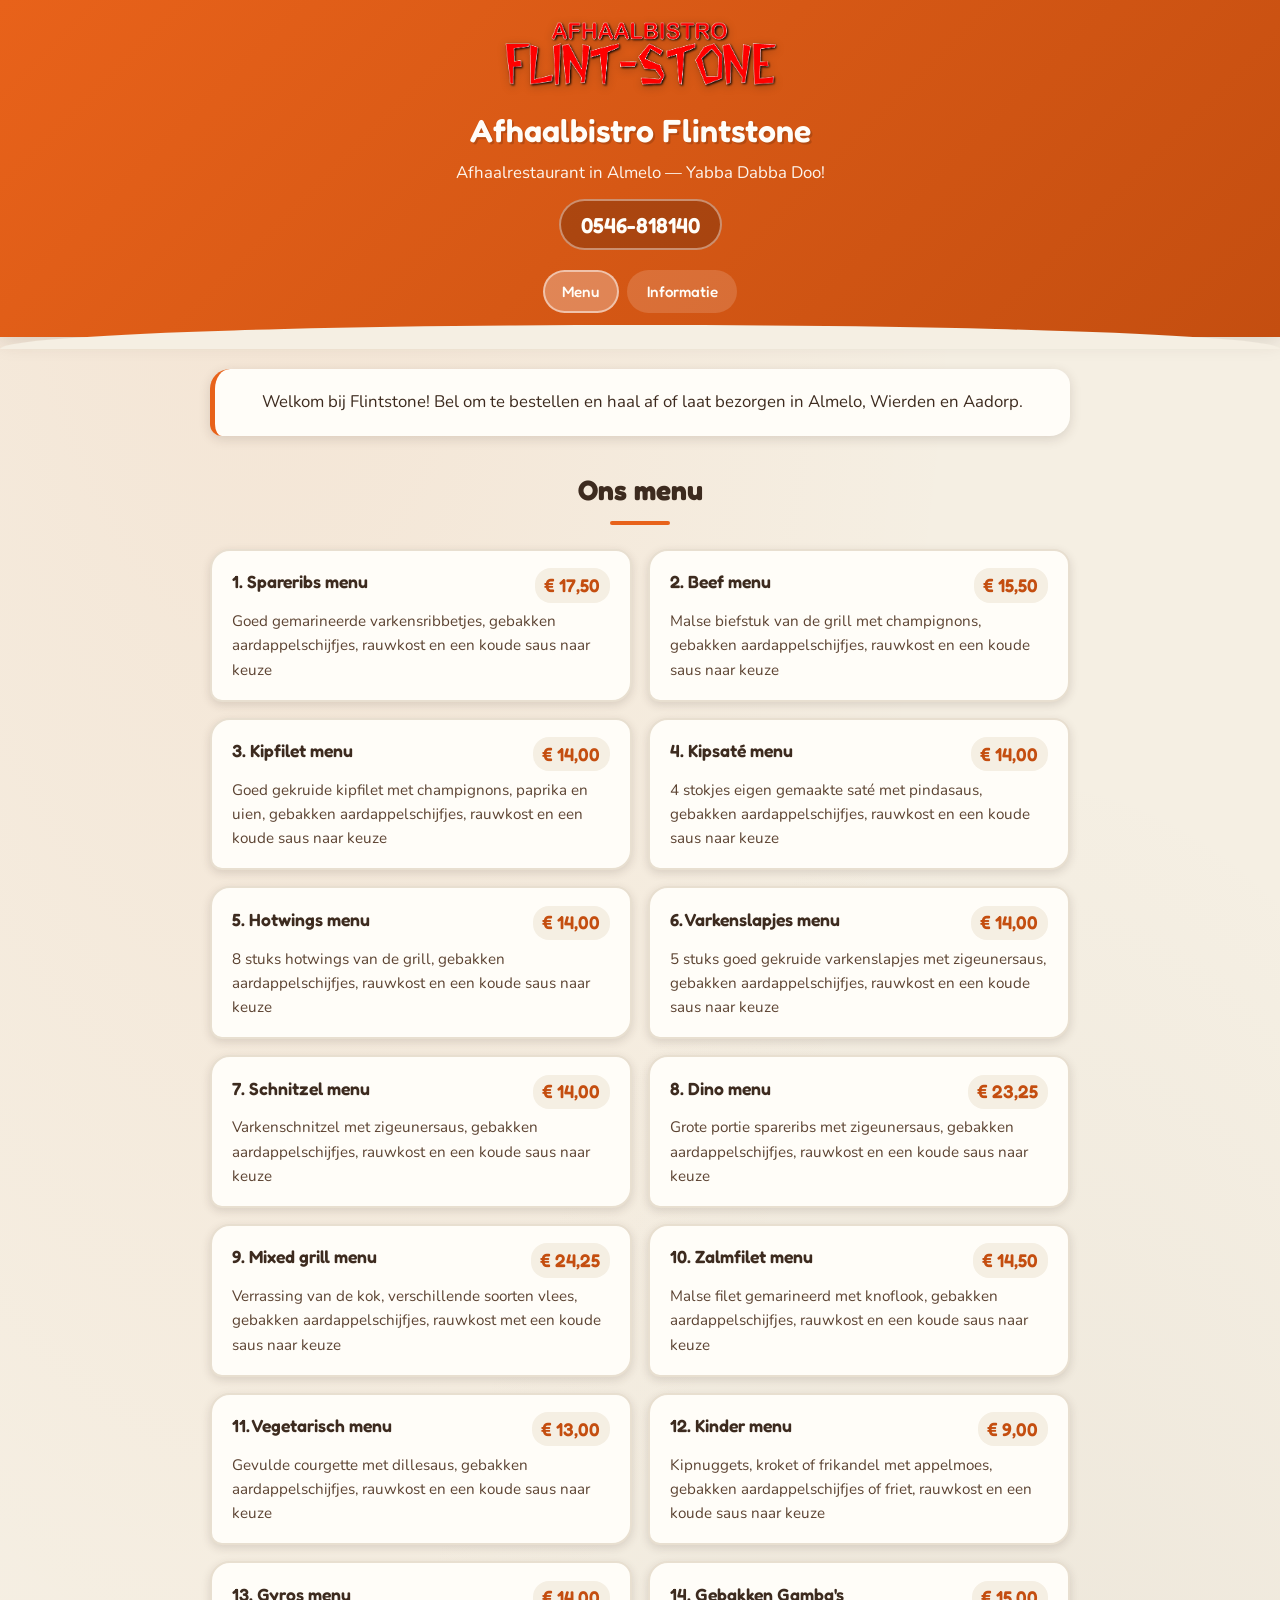
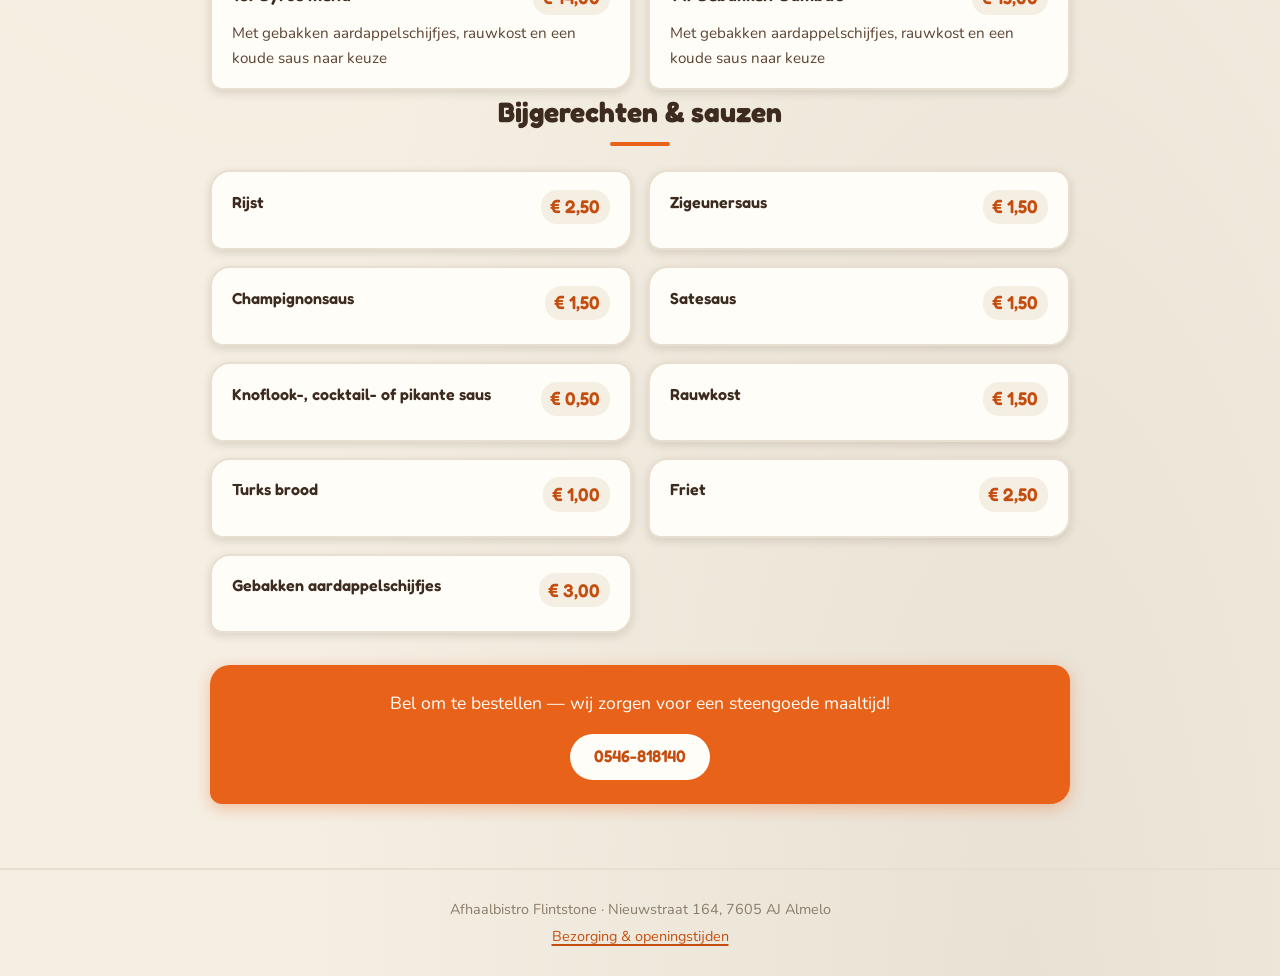
==== index.html @ f2b1dc6a "Add static Flintstones-inspired website for Afhaalbistro Flintstone. Simple HTML menu and info pages" ====
<!DOCTYPE html>
<html lang="nl">
<head>
  <meta charset="UTF-8">
  <meta name="viewport" content="width=device-width, initial-scale=1">
  <title>Afhaalbistro Flintstone – 0546-818140</title>
  <meta name="description" content="Afhaalbistro Flintstone in Almelo. Spareribs, biefstuk, grill en meer. Bel 0546-818140 om af te halen of te laten bezorgen in Almelo, Wierden en Aadorp.">
  <link rel="canonical" href="https://www.flint-stone.nl/">
  <meta property="og:type" content="website">
  <meta property="og:url" content="https://www.flint-stone.nl/">
  <meta property="og:title" content="Afhaalbistro Flintstone – 0546-818140">
  <meta property="og:description" content="Afhaalbistro Flintstone in Almelo. Spareribs, biefstuk, grill en meer. Bel 0546-818140 om af te halen of te laten bezorgen.">
  <meta property="og:image" content="https://www.flint-stone.nl/assets/logo.png">
  <meta property="og:locale" content="nl_NL">
  <meta name="twitter:card" content="summary">
  <meta name="twitter:title" content="Afhaalbistro Flintstone – 0546-818140">
  <meta name="twitter:description" content="Afhaalbistro Flintstone in Almelo. Spareribs, biefstuk, grill en meer. Bel 0546-818140.">
  <meta name="twitter:image" content="https://www.flint-stone.nl/assets/logo.png">
  <link rel="icon" href="/assets/logo.png" type="image/png">
  <link rel="preconnect" href="https://fonts.googleapis.com">
  <link rel="preconnect" href="https://fonts.gstatic.com" crossorigin>
  <link href="https://fonts.googleapis.com/css2?family=Fredoka:wght@400;500;600&family=Nunito:wght@400;600;700&display=swap" rel="stylesheet">
  <link rel="stylesheet" href="/css/style.css">
  <script type="application/ld+json">
  {
    "@context": "https://schema.org",
    "@type": "Restaurant",
    "name": "Afhaalbistro Flintstone",
    "image": "https://www.flint-stone.nl/assets/logo.png",
    "url": "https://www.flint-stone.nl/",
    "telephone": "+31546818140",
    "servesCuisine": ["Grill", "Nederlands", "Afhaal"],
    "priceRange": "€€",
    "address": {
      "@type": "PostalAddress",
      "streetAddress": "Nieuwstraat 164",
      "addressLocality": "Almelo",
      "postalCode": "7605 AJ",
      "addressCountry": "NL"
    },
    "openingHoursSpecification": [
      {
        "@type": "OpeningHoursSpecification",
        "dayOfWeek": ["Monday", "Tuesday", "Thursday", "Friday", "Saturday"],
        "opens": "16:00",
        "closes": "22:00"
      },
      {
        "@type": "OpeningHoursSpecification",
        "dayOfWeek": "Sunday",
        "opens": "16:00",
        "closes": "23:30"
      }
    ],
    "menu": "https://www.flint-stone.nl/"
  }
  </script>
</head>
<body>
  <header class="site-header">
    <img src="/assets/logo.png" alt="Afhaalbistro Flintstone" class="logo" width="280" height="77">
    <h1>Afhaalbistro Flintstone</h1>
    <p class="tagline">Afhaalrestaurant in Almelo — Yabba Dabba Doo!</p>
    <a href="tel:+31546818140" class="phone-link">0546-818140</a>
    <nav class="site-nav" aria-label="Hoofdnavigatie">
      <a href="/" aria-current="page">Menu</a>
      <a href="/informatie/">Informatie</a>
    </nav>
  </header>

  <main>
    <section class="intro">
      <p>Welkom bij Flintstone! Bel om te bestellen en haal af of laat bezorgen in Almelo, Wierden en Aadorp.</p>
    </section>

    <section aria-labelledby="menu-heading">
      <h2 id="menu-heading" class="section-title">Ons menu</h2>
      <ul class="menu-grid menu-grid--mains">
        <li class="menu-item">
          <div class="menu-item-header">
            <h3>1. Spareribs menu</h3>
            <span class="price">€ 17,50</span>
          </div>
          <p>Goed gemarineerde varkensribbetjes, gebakken aardappelschijfjes, rauwkost en een koude saus naar keuze</p>
        </li>
        <li class="menu-item">
          <div class="menu-item-header">
            <h3>2. Beef menu</h3>
            <span class="price">€ 15,50</span>
          </div>
          <p>Malse biefstuk van de grill met champignons, gebakken aardappelschijfjes, rauwkost en een koude saus naar keuze</p>
        </li>
        <li class="menu-item">
          <div class="menu-item-header">
            <h3>3. Kipfilet menu</h3>
            <span class="price">€ 14,00</span>
          </div>
          <p>Goed gekruide kipfilet met champignons, paprika en uien, gebakken aardappelschijfjes, rauwkost en een koude saus naar keuze</p>
        </li>
        <li class="menu-item">
          <div class="menu-item-header">
            <h3>4. Kipsaté menu</h3>
            <span class="price">€ 14,00</span>
          </div>
          <p>4 stokjes eigen gemaakte saté met pindasaus, gebakken aardappelschijfjes, rauwkost en een koude saus naar keuze</p>
        </li>
        <li class="menu-item">
          <div class="menu-item-header">
            <h3>5. Hotwings menu</h3>
            <span class="price">€ 14,00</span>
          </div>
          <p>8 stuks hotwings van de grill, gebakken aardappelschijfjes, rauwkost en een koude saus naar keuze</p>
        </li>
        <li class="menu-item">
          <div class="menu-item-header">
            <h3>6. Varkenslapjes menu</h3>
            <span class="price">€ 14,00</span>
          </div>
          <p>5 stuks goed gekruide varkenslapjes met zigeunersaus, gebakken aardappelschijfjes, rauwkost en een koude saus naar keuze</p>
        </li>
        <li class="menu-item">
          <div class="menu-item-header">
            <h3>7. Schnitzel menu</h3>
            <span class="price">€ 14,00</span>
          </div>
          <p>Varkenschnitzel met zigeunersaus, gebakken aardappelschijfjes, rauwkost en een koude saus naar keuze</p>
        </li>
        <li class="menu-item">
          <div class="menu-item-header">
            <h3>8. Dino menu</h3>
            <span class="price">€ 23,25</span>
          </div>
          <p>Grote portie spareribs met zigeunersaus, gebakken aardappelschijfjes, rauwkost en een koude saus naar keuze</p>
        </li>
        <li class="menu-item">
          <div class="menu-item-header">
            <h3>9. Mixed grill menu</h3>
            <span class="price">€ 24,25</span>
          </div>
          <p>Verrassing van de kok, verschillende soorten vlees, gebakken aardappelschijfjes, rauwkost met een koude saus naar keuze</p>
        </li>
        <li class="menu-item">
          <div class="menu-item-header">
            <h3>10. Zalmfilet menu</h3>
            <span class="price">€ 14,50</span>
          </div>
          <p>Malse filet gemarineerd met knoflook, gebakken aardappelschijfjes, rauwkost en een koude saus naar keuze</p>
        </li>
        <li class="menu-item">
          <div class="menu-item-header">
            <h3>11. Vegetarisch menu</h3>
            <span class="price">€ 13,00</span>
          </div>
          <p>Gevulde courgette met dillesaus, gebakken aardappelschijfjes, rauwkost en een koude saus naar keuze</p>
        </li>
        <li class="menu-item">
          <div class="menu-item-header">
            <h3>12. Kinder menu</h3>
            <span class="price">€ 9,00</span>
          </div>
          <p>Kipnuggets, kroket of frikandel met appelmoes, gebakken aardappelschijfjes of friet, rauwkost en een koude saus naar keuze</p>
        </li>
        <li class="menu-item">
          <div class="menu-item-header">
            <h3>13. Gyros menu</h3>
            <span class="price">€ 14,00</span>
          </div>
          <p>Met gebakken aardappelschijfjes, rauwkost en een koude saus naar keuze</p>
        </li>
        <li class="menu-item">
          <div class="menu-item-header">
            <h3>14. Gebakken Gamba's</h3>
            <span class="price">€ 15,00</span>
          </div>
          <p>Met gebakken aardappelschijfjes, rauwkost en een koude saus naar keuze</p>
        </li>
      </ul>
    </section>

    <section aria-labelledby="extras-heading">
      <h2 id="extras-heading" class="section-title">Bijgerechten &amp; sauzen</h2>
      <ul class="menu-grid">
        <li class="menu-item extras">
          <div class="menu-item-header">
            <h3>Rijst</h3>
            <span class="price">€ 2,50</span>
          </div>
        </li>
        <li class="menu-item extras">
          <div class="menu-item-header">
            <h3>Zigeunersaus</h3>
            <span class="price">€ 1,50</span>
          </div>
        </li>
        <li class="menu-item extras">
          <div class="menu-item-header">
            <h3>Champignonsaus</h3>
            <span class="price">€ 1,50</span>
          </div>
        </li>
        <li class="menu-item extras">
          <div class="menu-item-header">
            <h3>Satesaus</h3>
            <span class="price">€ 1,50</span>
          </div>
        </li>
        <li class="menu-item extras">
          <div class="menu-item-header">
            <h3>Knoflook-, cocktail- of pikante saus</h3>
            <span class="price">€ 0,50</span>
          </div>
        </li>
        <li class="menu-item extras">
          <div class="menu-item-header">
            <h3>Rauwkost</h3>
            <span class="price">€ 1,50</span>
          </div>
        </li>
        <li class="menu-item extras">
          <div class="menu-item-header">
            <h3>Turks brood</h3>
            <span class="price">€ 1,00</span>
          </div>
        </li>
        <li class="menu-item extras">
          <div class="menu-item-header">
            <h3>Friet</h3>
            <span class="price">€ 2,50</span>
          </div>
        </li>
        <li class="menu-item extras">
          <div class="menu-item-header">
            <h3>Gebakken aardappelschijfjes</h3>
            <span class="price">€ 3,00</span>
          </div>
        </li>
      </ul>
    </section>

    <aside class="cta-banner">
      <p>Bel om te bestellen — wij zorgen voor een steengoede maaltijd!</p>
      <a href="tel:+31546818140" class="btn">0546-818140</a>
    </aside>
  </main>

  <footer class="site-footer">
    <p>Afhaalbistro Flintstone · Nieuwstraat 164, 7605 AJ Almelo</p>
    <p><a href="/informatie/">Bezorging &amp; openingstijden</a></p>
  </footer>

  <div class="sticky-call" aria-hidden="true">
    <a href="tel:+31546818140">
      <svg viewBox="0 0 24 24" aria-hidden="true"><path d="M6.62 10.79a15.05 15.05 0 006.59 6.59l2.2-2.2a1 1 0 011.01-.24 11.36 11.36 0 003.56.57 1 1 0 011 1V20a1 1 0 01-1 1A17 17 0 013 4a1 1 0 011-1h3.5a1 1 0 011 1 11.36 11.36 0 00.57 3.56 1 1 0 01-.25 1.01l-2.2 2.22z"/></svg>
      Bel 0546-818140
    </a>
  </div>
</body>
</html>
---- css/style.css ----
/* Afhaalbistro Flintstone — Flintstones-geïnspireerd thema */

:root {
  --orange: #e8621a;
  --orange-dark: #c44e10;
  --stone: #8b7d6b;
  --stone-light: #b5a898;
  --cream: #f5efe3;
  --cream-dark: #e8dfd0;
  --brown: #3d2b1f;
  --brown-light: #5c4332;
  --white: #fffdf8;
  --shadow: rgba(61, 43, 31, 0.15);
  --radius: 1rem;
  --radius-stone: 1.25rem 1rem 1.25rem 0.75rem;
}

*,
*::before,
*::after {
  box-sizing: border-box;
}

html {
  scroll-behavior: smooth;
}

body {
  margin: 0;
  font-family: "Nunito", system-ui, sans-serif;
  font-size: 1rem;
  line-height: 1.6;
  color: var(--brown);
  background-color: var(--cream);
  background-image:
    radial-gradient(ellipse at 20% 0%, rgba(232, 98, 26, 0.08) 0%, transparent 50%),
    radial-gradient(ellipse at 80% 100%, rgba(139, 125, 107, 0.12) 0%, transparent 50%);
  min-height: 100vh;
  padding-bottom: 5rem;
}

h1,
h2,
h3,
.site-nav a,
.btn,
.sticky-call {
  font-family: "Fredoka", "Nunito", sans-serif;
}

img {
  max-width: 100%;
  height: auto;
  display: block;
}

a {
  color: var(--orange-dark);
  text-decoration-thickness: 2px;
  text-underline-offset: 3px;
}

a:hover {
  color: var(--orange);
}

/* Header */

.site-header {
  background: linear-gradient(135deg, var(--orange) 0%, var(--orange-dark) 100%);
  color: var(--white);
  padding: 1rem 1.25rem 1.5rem;
  text-align: center;
  box-shadow: 0 4px 20px var(--shadow);
  position: relative;
}

.site-header::after {
  content: "";
  position: absolute;
  bottom: -12px;
  left: 0;
  right: 0;
  height: 24px;
  background: var(--cream);
  border-radius: 50% 50% 0 0 / 100% 100% 0 0;
}

.site-header .logo {
  margin: 0 auto 0.75rem;
  max-width: 280px;
  filter: drop-shadow(0 2px 4px rgba(0, 0, 0, 0.2));
}

.site-header h1 {
  margin: 0 0 0.25rem;
  font-size: clamp(1.5rem, 4vw, 2rem);
  font-weight: 600;
  text-shadow: 2px 2px 0 rgba(0, 0, 0, 0.15);
}

.site-header .tagline {
  margin: 0 0 0.75rem;
  font-size: 1.05rem;
  opacity: 0.95;
}

.site-header .phone-link {
  display: inline-block;
  color: var(--white);
  font-family: "Fredoka", sans-serif;
  font-size: 1.35rem;
  font-weight: 600;
  text-decoration: none;
  background: rgba(0, 0, 0, 0.2);
  padding: 0.4rem 1.25rem;
  border-radius: 2rem;
  border: 2px solid rgba(255, 255, 255, 0.4);
  transition: background 0.2s, transform 0.15s;
}

.site-header .phone-link:hover {
  background: rgba(0, 0, 0, 0.3);
  color: var(--white);
  transform: scale(1.03);
}

/* Navigation */

.site-nav {
  display: flex;
  justify-content: center;
  gap: 0.5rem;
  margin-top: 1.25rem;
  flex-wrap: wrap;
}

.site-nav a {
  color: var(--white);
  text-decoration: none;
  padding: 0.45rem 1.1rem;
  border-radius: 2rem;
  font-weight: 500;
  font-size: 0.95rem;
  background: rgba(255, 255, 255, 0.15);
  border: 2px solid transparent;
  transition: background 0.2s, border-color 0.2s;
}

.site-nav a:hover,
.site-nav a[aria-current="page"] {
  background: rgba(255, 255, 255, 0.28);
  border-color: rgba(255, 255, 255, 0.5);
  color: var(--white);
}

/* Main layout */

main {
  max-width: 900px;
  margin: 0 auto;
  padding: 2rem 1.25rem 1rem;
}

.intro {
  text-align: center;
  margin-bottom: 2rem;
  padding: 1.25rem;
  background: var(--white);
  border-radius: var(--radius-stone);
  box-shadow: 0 3px 12px var(--shadow);
  border-left: 5px solid var(--orange);
}

.intro p {
  margin: 0;
  font-size: 1.05rem;
}

/* Section headings */

.section-title {
  text-align: center;
  font-size: clamp(1.4rem, 3.5vw, 1.75rem);
  color: var(--brown);
  margin: 0 0 1.5rem;
  position: relative;
}

.section-title::after {
  content: "";
  display: block;
  width: 60px;
  height: 4px;
  background: var(--orange);
  margin: 0.5rem auto 0;
  border-radius: 2px;
}

/* Menu grid */

.menu-grid {
  display: grid;
  gap: 1rem;
  list-style: none;
  padding: 0;
  margin: 0;
}

.menu-item {
  background: var(--white);
  border-radius: var(--radius-stone);
  padding: 1.1rem 1.25rem;
  box-shadow: 0 3px 10px var(--shadow);
  border: 2px solid var(--cream-dark);
  transition: transform 0.15s, box-shadow 0.15s;
}

.menu-item:hover {
  transform: translateY(-2px);
  box-shadow: 0 6px 16px var(--shadow);
}

.menu-item-header {
  display: flex;
  justify-content: space-between;
  align-items: flex-start;
  gap: 1rem;
  margin-bottom: 0.4rem;
}

.menu-item h3 {
  margin: 0;
  font-size: 1.1rem;
  color: var(--brown);
  font-weight: 600;
}

.menu-item .price {
  font-family: "Fredoka", sans-serif;
  font-size: 1.15rem;
  font-weight: 600;
  color: var(--orange-dark);
  white-space: nowrap;
  background: var(--cream);
  padding: 0.15rem 0.6rem;
  border-radius: 1rem;
}

.menu-item p {
  margin: 0;
  color: var(--brown-light);
  font-size: 0.95rem;
}

.menu-item.extras h3 {
  font-size: 1rem;
}

/* Info page */

.info-block {
  background: var(--white);
  border-radius: var(--radius-stone);
  padding: 1.5rem;
  margin-bottom: 1.25rem;
  box-shadow: 0 3px 12px var(--shadow);
  border-top: 4px solid var(--stone);
}

.info-block h2 {
  margin: 0 0 0.75rem;
  font-size: 1.25rem;
  color: var(--brown);
}

.info-block ul {
  margin: 0;
  padding-left: 1.25rem;
}

.info-block li {
  margin-bottom: 0.4rem;
}

.info-block p {
  margin: 0 0 0.75rem;
}

.info-block p:last-child {
  margin-bottom: 0;
}

.hours-table {
  width: 100%;
  border-collapse: collapse;
  margin-top: 0.5rem;
}

.hours-table th,
.hours-table td {
  padding: 0.5rem 0.75rem;
  text-align: left;
  border-bottom: 1px solid var(--cream-dark);
}

.hours-table th {
  font-family: "Fredoka", sans-serif;
  color: var(--brown);
  font-weight: 500;
}

.hours-note {
  font-size: 0.85rem;
  color: var(--stone);
  font-style: italic;
  margin-top: 0.75rem;
}

.contact-card {
  text-align: center;
  background: linear-gradient(135deg, var(--stone-light) 0%, var(--stone) 100%);
  color: var(--white);
  border-top-color: var(--orange);
}

.contact-card h2 {
  color: var(--white);
}

.contact-card a {
  color: var(--white);
  font-family: "Fredoka", sans-serif;
  font-size: 1.5rem;
  font-weight: 600;
  text-decoration: none;
}

.contact-card a:hover {
  text-decoration: underline;
}

.contact-card address {
  font-style: normal;
  margin-top: 0.75rem;
  line-height: 1.8;
}

/* CTA banner */

.cta-banner {
  text-align: center;
  margin: 2rem 0 1rem;
  padding: 1.5rem;
  background: var(--orange);
  color: var(--white);
  border-radius: var(--radius-stone);
  box-shadow: 0 4px 16px rgba(232, 98, 26, 0.35);
}

.cta-banner p {
  margin: 0 0 1rem;
  font-size: 1.1rem;
}

.cta-banner .btn {
  display: inline-block;
  background: var(--white);
  color: var(--orange-dark);
  padding: 0.6rem 1.5rem;
  border-radius: 2rem;
  font-weight: 600;
  text-decoration: none;
  font-size: 1.05rem;
  transition: transform 0.15s, box-shadow 0.15s;
}

.cta-banner .btn:hover {
  transform: scale(1.04);
  box-shadow: 0 4px 12px rgba(0, 0, 0, 0.2);
  color: var(--orange-dark);
}

/* Footer */

.site-footer {
  text-align: center;
  padding: 1.5rem 1.25rem;
  color: var(--stone);
  font-size: 0.9rem;
  border-top: 2px solid var(--cream-dark);
  margin-top: 2rem;
}

.site-footer p {
  margin: 0.25rem 0;
}

/* Sticky call button (mobile) */

.sticky-call {
  position: fixed;
  bottom: 0;
  left: 0;
  right: 0;
  z-index: 100;
  display: flex;
  justify-content: center;
  padding: 0.75rem 1rem;
  background: linear-gradient(to top, rgba(61, 43, 31, 0.95), rgba(61, 43, 31, 0.85));
  backdrop-filter: blur(6px);
}

.sticky-call a {
  display: flex;
  align-items: center;
  justify-content: center;
  gap: 0.5rem;
  width: 100%;
  max-width: 400px;
  background: var(--orange);
  color: var(--white);
  text-decoration: none;
  padding: 0.85rem 1.5rem;
  border-radius: 2rem;
  font-size: 1.1rem;
  font-weight: 600;
  box-shadow: 0 4px 16px rgba(232, 98, 26, 0.5);
  transition: background 0.2s, transform 0.15s;
}

.sticky-call a:hover {
  background: var(--orange-dark);
  color: var(--white);
  transform: scale(1.02);
}

.sticky-call svg {
  width: 1.25rem;
  height: 1.25rem;
  fill: currentColor;
}

@media (min-width: 640px) {
  .menu-grid {
    grid-template-columns: repeat(2, 1fr);
  }

  body {
    padding-bottom: 0;
  }

  .sticky-call {
    display: none;
  }
}

@media (min-width: 900px) {
  .menu-grid--mains {
    grid-template-columns: repeat(2, 1fr);
  }
}
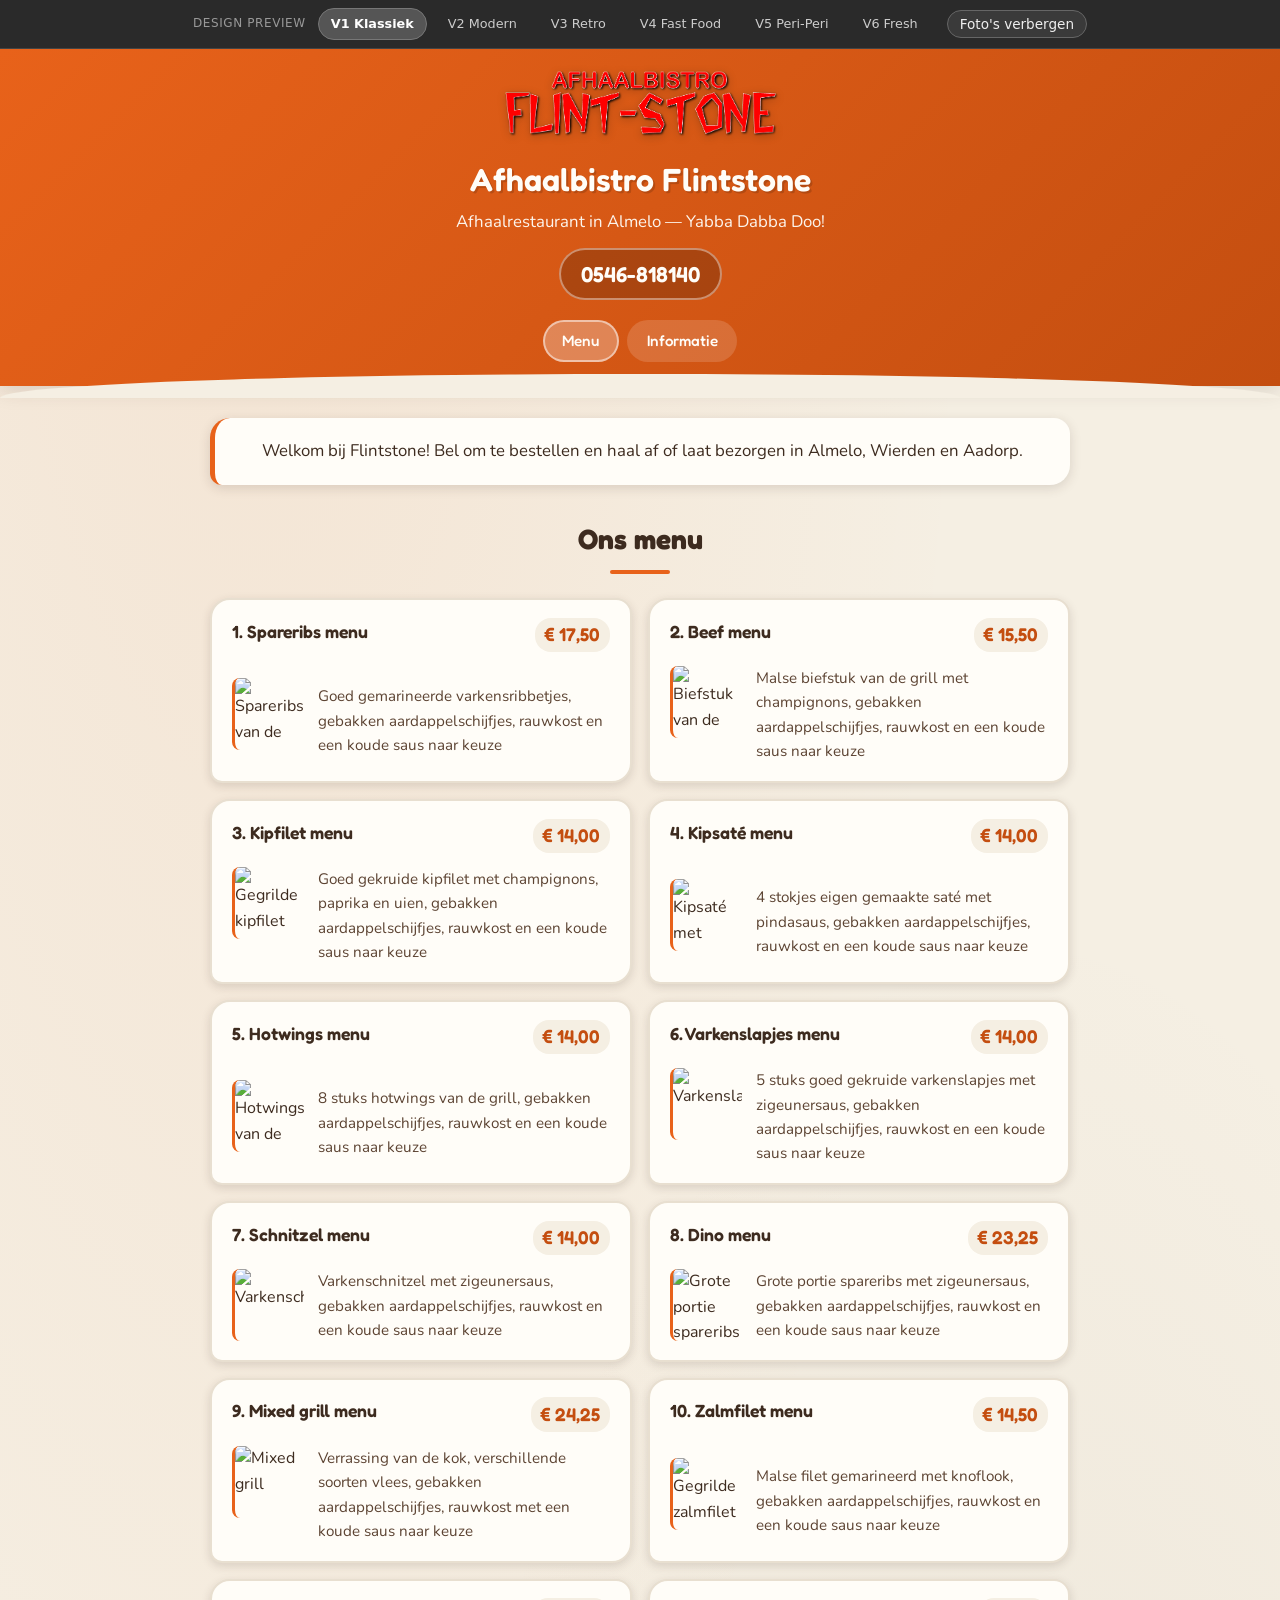
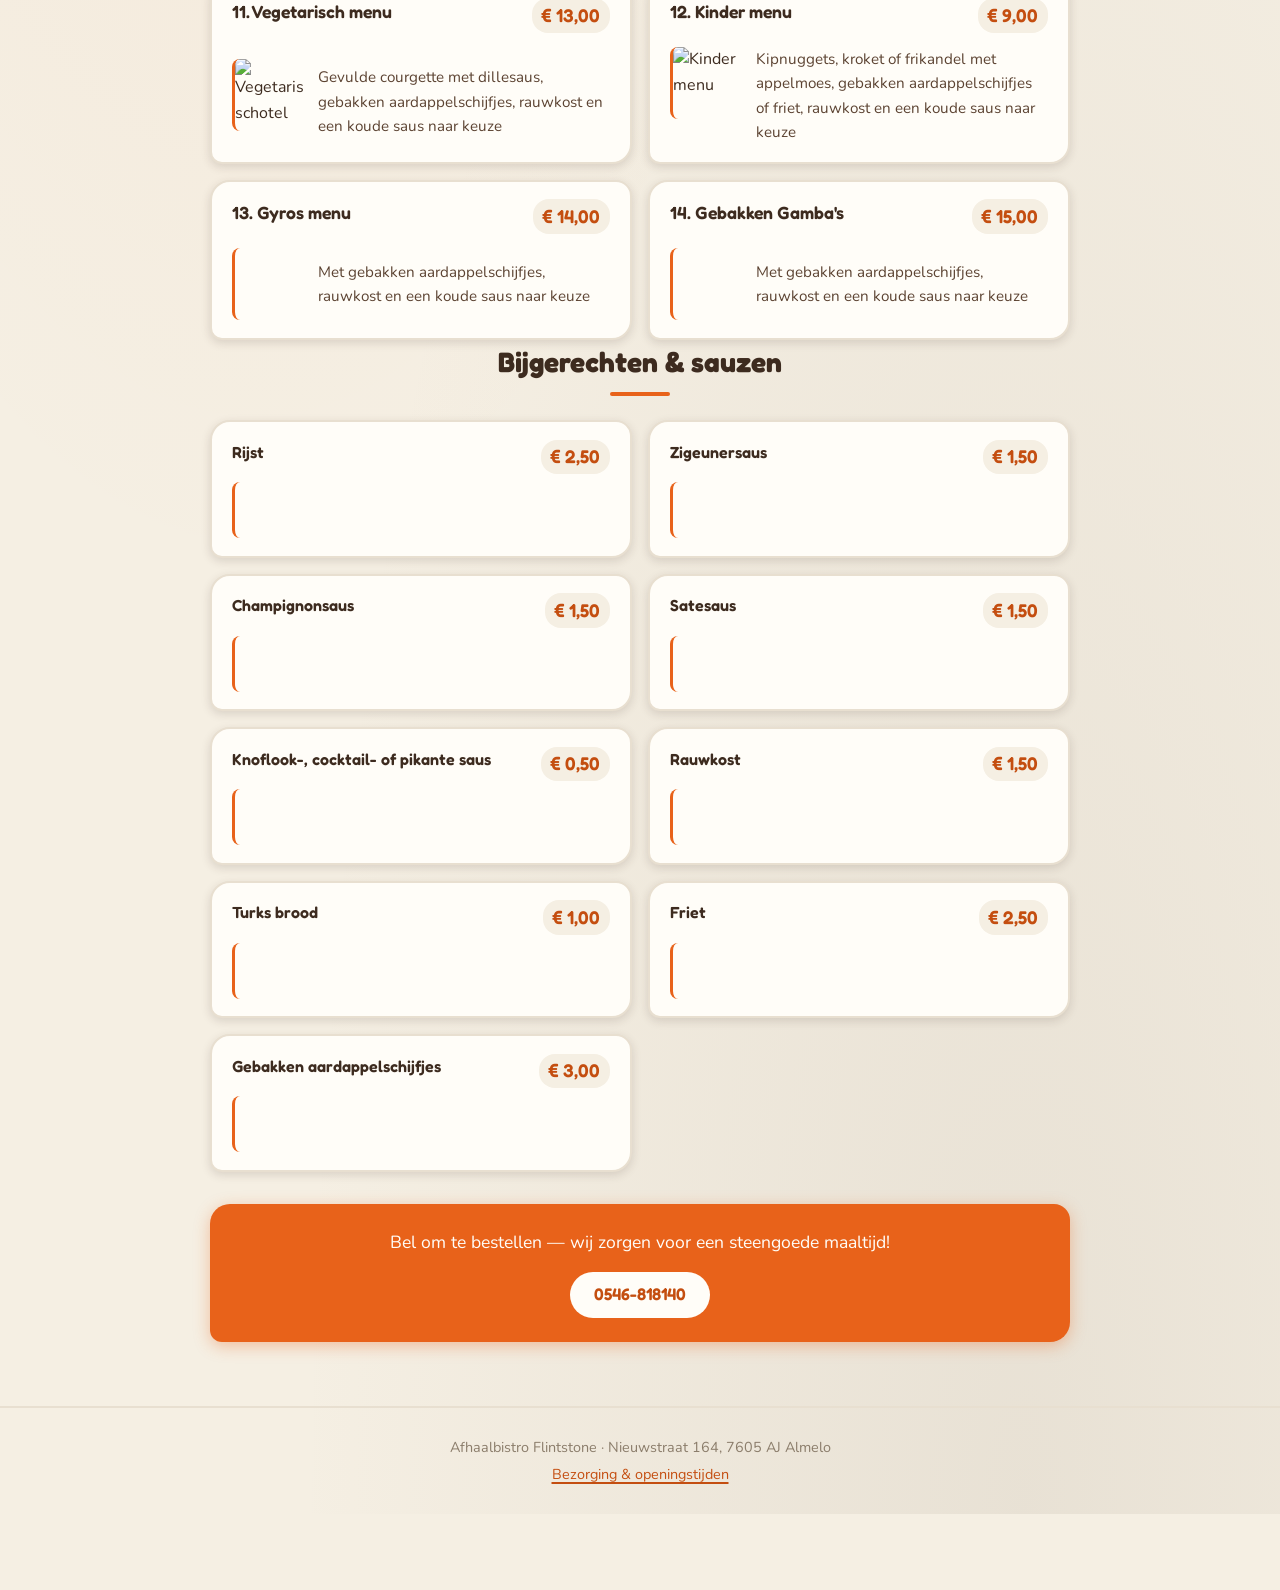
==== commit f23a2d54: "Refactor website structure and add multiple design versions for Afhaalbistro Flintstone. Implemented" ====
--- a/index.html
+++ b/index.html
@@ -2,257 +2,11 @@
 <html lang="nl">
 <head>
   <meta charset="UTF-8">
-  <meta name="viewport" content="width=device-width, initial-scale=1">
-  <title>Afhaalbistro Flintstone – 0546-818140</title>
-  <meta name="description" content="Afhaalbistro Flintstone in Almelo. Spareribs, biefstuk, grill en meer. Bel 0546-818140 om af te halen of te laten bezorgen in Almelo, Wierden en Aadorp.">
-  <link rel="canonical" href="https://www.flint-stone.nl/">
-  <meta property="og:type" content="website">
-  <meta property="og:url" content="https://www.flint-stone.nl/">
-  <meta property="og:title" content="Afhaalbistro Flintstone – 0546-818140">
-  <meta property="og:description" content="Afhaalbistro Flintstone in Almelo. Spareribs, biefstuk, grill en meer. Bel 0546-818140 om af te halen of te laten bezorgen.">
-  <meta property="og:image" content="https://www.flint-stone.nl/assets/logo.png">
-  <meta property="og:locale" content="nl_NL">
-  <meta name="twitter:card" content="summary">
-  <meta name="twitter:title" content="Afhaalbistro Flintstone – 0546-818140">
-  <meta name="twitter:description" content="Afhaalbistro Flintstone in Almelo. Spareribs, biefstuk, grill en meer. Bel 0546-818140.">
-  <meta name="twitter:image" content="https://www.flint-stone.nl/assets/logo.png">
-  <link rel="icon" href="/assets/logo.png" type="image/png">
-  <link rel="preconnect" href="https://fonts.googleapis.com">
-  <link rel="preconnect" href="https://fonts.gstatic.com" crossorigin>
-  <link href="https://fonts.googleapis.com/css2?family=Fredoka:wght@400;500;600&family=Nunito:wght@400;600;700&display=swap" rel="stylesheet">
-  <link rel="stylesheet" href="/css/style.css">
-  <script type="application/ld+json">
-  {
-    "@context": "https://schema.org",
-    "@type": "Restaurant",
-    "name": "Afhaalbistro Flintstone",
-    "image": "https://www.flint-stone.nl/assets/logo.png",
-    "url": "https://www.flint-stone.nl/",
-    "telephone": "+31546818140",
-    "servesCuisine": ["Grill", "Nederlands", "Afhaal"],
-    "priceRange": "€€",
-    "address": {
-      "@type": "PostalAddress",
-      "streetAddress": "Nieuwstraat 164",
-      "addressLocality": "Almelo",
-      "postalCode": "7605 AJ",
-      "addressCountry": "NL"
-    },
-    "openingHoursSpecification": [
-      {
-        "@type": "OpeningHoursSpecification",
-        "dayOfWeek": ["Monday", "Tuesday", "Thursday", "Friday", "Saturday"],
-        "opens": "16:00",
-        "closes": "22:00"
-      },
-      {
-        "@type": "OpeningHoursSpecification",
-        "dayOfWeek": "Sunday",
-        "opens": "16:00",
-        "closes": "23:30"
-      }
-    ],
-    "menu": "https://www.flint-stone.nl/"
-  }
-  </script>
+  <meta http-equiv="refresh" content="0;url=/v1/">
+  <title>Afhaalbistro Flintstone</title>
+  <link rel="canonical" href="https://www.flint-stone.nl/v1/">
 </head>
 <body>
-  <header class="site-header">
-    <img src="/assets/logo.png" alt="Afhaalbistro Flintstone" class="logo" width="280" height="77">
-    <h1>Afhaalbistro Flintstone</h1>
-    <p class="tagline">Afhaalrestaurant in Almelo — Yabba Dabba Doo!</p>
-    <a href="tel:+31546818140" class="phone-link">0546-818140</a>
-    <nav class="site-nav" aria-label="Hoofdnavigatie">
-      <a href="/" aria-current="page">Menu</a>
-      <a href="/informatie/">Informatie</a>
-    </nav>
-  </header>
-
-  <main>
-    <section class="intro">
-      <p>Welkom bij Flintstone! Bel om te bestellen en haal af of laat bezorgen in Almelo, Wierden en Aadorp.</p>
-    </section>
-
-    <section aria-labelledby="menu-heading">
-      <h2 id="menu-heading" class="section-title">Ons menu</h2>
-      <ul class="menu-grid menu-grid--mains">
-        <li class="menu-item">
-          <div class="menu-item-header">
-            <h3>1. Spareribs menu</h3>
-            <span class="price">€ 17,50</span>
-          </div>
-          <p>Goed gemarineerde varkensribbetjes, gebakken aardappelschijfjes, rauwkost en een koude saus naar keuze</p>
-        </li>
-        <li class="menu-item">
-          <div class="menu-item-header">
-            <h3>2. Beef menu</h3>
-            <span class="price">€ 15,50</span>
-          </div>
-          <p>Malse biefstuk van de grill met champignons, gebakken aardappelschijfjes, rauwkost en een koude saus naar keuze</p>
-        </li>
-        <li class="menu-item">
-          <div class="menu-item-header">
-            <h3>3. Kipfilet menu</h3>
-            <span class="price">€ 14,00</span>
-          </div>
-          <p>Goed gekruide kipfilet met champignons, paprika en uien, gebakken aardappelschijfjes, rauwkost en een koude saus naar keuze</p>
-        </li>
-        <li class="menu-item">
-          <div class="menu-item-header">
-            <h3>4. Kipsaté menu</h3>
-            <span class="price">€ 14,00</span>
-          </div>
-          <p>4 stokjes eigen gemaakte saté met pindasaus, gebakken aardappelschijfjes, rauwkost en een koude saus naar keuze</p>
-        </li>
-        <li class="menu-item">
-          <div class="menu-item-header">
-            <h3>5. Hotwings menu</h3>
-            <span class="price">€ 14,00</span>
-          </div>
-          <p>8 stuks hotwings van de grill, gebakken aardappelschijfjes, rauwkost en een koude saus naar keuze</p>
-        </li>
-        <li class="menu-item">
-          <div class="menu-item-header">
-            <h3>6. Varkenslapjes menu</h3>
-            <span class="price">€ 14,00</span>
-          </div>
-          <p>5 stuks goed gekruide varkenslapjes met zigeunersaus, gebakken aardappelschijfjes, rauwkost en een koude saus naar keuze</p>
-        </li>
-        <li class="menu-item">
-          <div class="menu-item-header">
-            <h3>7. Schnitzel menu</h3>
-            <span class="price">€ 14,00</span>
-          </div>
-          <p>Varkenschnitzel met zigeunersaus, gebakken aardappelschijfjes, rauwkost en een koude saus naar keuze</p>
-        </li>
-        <li class="menu-item">
-          <div class="menu-item-header">
-            <h3>8. Dino menu</h3>
-            <span class="price">€ 23,25</span>
-          </div>
-          <p>Grote portie spareribs met zigeunersaus, gebakken aardappelschijfjes, rauwkost en een koude saus naar keuze</p>
-        </li>
-        <li class="menu-item">
-          <div class="menu-item-header">
-            <h3>9. Mixed grill menu</h3>
-            <span class="price">€ 24,25</span>
-          </div>
-          <p>Verrassing van de kok, verschillende soorten vlees, gebakken aardappelschijfjes, rauwkost met een koude saus naar keuze</p>
-        </li>
-        <li class="menu-item">
-          <div class="menu-item-header">
-            <h3>10. Zalmfilet menu</h3>
-            <span class="price">€ 14,50</span>
-          </div>
-          <p>Malse filet gemarineerd met knoflook, gebakken aardappelschijfjes, rauwkost en een koude saus naar keuze</p>
-        </li>
-        <li class="menu-item">
-          <div class="menu-item-header">
-            <h3>11. Vegetarisch menu</h3>
-            <span class="price">€ 13,00</span>
-          </div>
-          <p>Gevulde courgette met dillesaus, gebakken aardappelschijfjes, rauwkost en een koude saus naar keuze</p>
-        </li>
-        <li class="menu-item">
-          <div class="menu-item-header">
-            <h3>12. Kinder menu</h3>
-            <span class="price">€ 9,00</span>
-          </div>
-          <p>Kipnuggets, kroket of frikandel met appelmoes, gebakken aardappelschijfjes of friet, rauwkost en een koude saus naar keuze</p>
-        </li>
-        <li class="menu-item">
-          <div class="menu-item-header">
-            <h3>13. Gyros menu</h3>
-            <span class="price">€ 14,00</span>
-          </div>
-          <p>Met gebakken aardappelschijfjes, rauwkost en een koude saus naar keuze</p>
-        </li>
-        <li class="menu-item">
-          <div class="menu-item-header">
-            <h3>14. Gebakken Gamba's</h3>
-            <span class="price">€ 15,00</span>
-          </div>
-          <p>Met gebakken aardappelschijfjes, rauwkost en een koude saus naar keuze</p>
-        </li>
-      </ul>
-    </section>
-
-    <section aria-labelledby="extras-heading">
-      <h2 id="extras-heading" class="section-title">Bijgerechten &amp; sauzen</h2>
-      <ul class="menu-grid">
-        <li class="menu-item extras">
-          <div class="menu-item-header">
-            <h3>Rijst</h3>
-            <span class="price">€ 2,50</span>
-          </div>
-        </li>
-        <li class="menu-item extras">
-          <div class="menu-item-header">
-            <h3>Zigeunersaus</h3>
-            <span class="price">€ 1,50</span>
-          </div>
-        </li>
-        <li class="menu-item extras">
-          <div class="menu-item-header">
-            <h3>Champignonsaus</h3>
-            <span class="price">€ 1,50</span>
-          </div>
-        </li>
-        <li class="menu-item extras">
-          <div class="menu-item-header">
-            <h3>Satesaus</h3>
-            <span class="price">€ 1,50</span>
-          </div>
-        </li>
-        <li class="menu-item extras">
-          <div class="menu-item-header">
-            <h3>Knoflook-, cocktail- of pikante saus</h3>
-            <span class="price">€ 0,50</span>
-          </div>
-        </li>
-        <li class="menu-item extras">
-          <div class="menu-item-header">
-            <h3>Rauwkost</h3>
-            <span class="price">€ 1,50</span>
-          </div>
-        </li>
-        <li class="menu-item extras">
-          <div class="menu-item-header">
-            <h3>Turks brood</h3>
-            <span class="price">€ 1,00</span>
-          </div>
-        </li>
-        <li class="menu-item extras">
-          <div class="menu-item-header">
-            <h3>Friet</h3>
-            <span class="price">€ 2,50</span>
-          </div>
-        </li>
-        <li class="menu-item extras">
-          <div class="menu-item-header">
-            <h3>Gebakken aardappelschijfjes</h3>
-            <span class="price">€ 3,00</span>
-          </div>
-        </li>
-      </ul>
-    </section>
-
-    <aside class="cta-banner">
-      <p>Bel om te bestellen — wij zorgen voor een steengoede maaltijd!</p>
-      <a href="tel:+31546818140" class="btn">0546-818140</a>
-    </aside>
-  </main>
-
-  <footer class="site-footer">
-    <p>Afhaalbistro Flintstone · Nieuwstraat 164, 7605 AJ Almelo</p>
-    <p><a href="/informatie/">Bezorging &amp; openingstijden</a></p>
-  </footer>
-
-  <div class="sticky-call" aria-hidden="true">
-    <a href="tel:+31546818140">
-      <svg viewBox="0 0 24 24" aria-hidden="true"><path d="M6.62 10.79a15.05 15.05 0 006.59 6.59l2.2-2.2a1 1 0 011.01-.24 11.36 11.36 0 003.56.57 1 1 0 011 1V20a1 1 0 01-1 1A17 17 0 013 4a1 1 0 011-1h3.5a1 1 0 011 1 11.36 11.36 0 00.57 3.56 1 1 0 01-.25 1.01l-2.2 2.22z"/></svg>
-      Bel 0546-818140
-    </a>
-  </div>
+  <p>Doorverwijzen naar <a href="/v1/">Afhaalbistro Flintstone</a>…</p>
 </body>
 </html>
